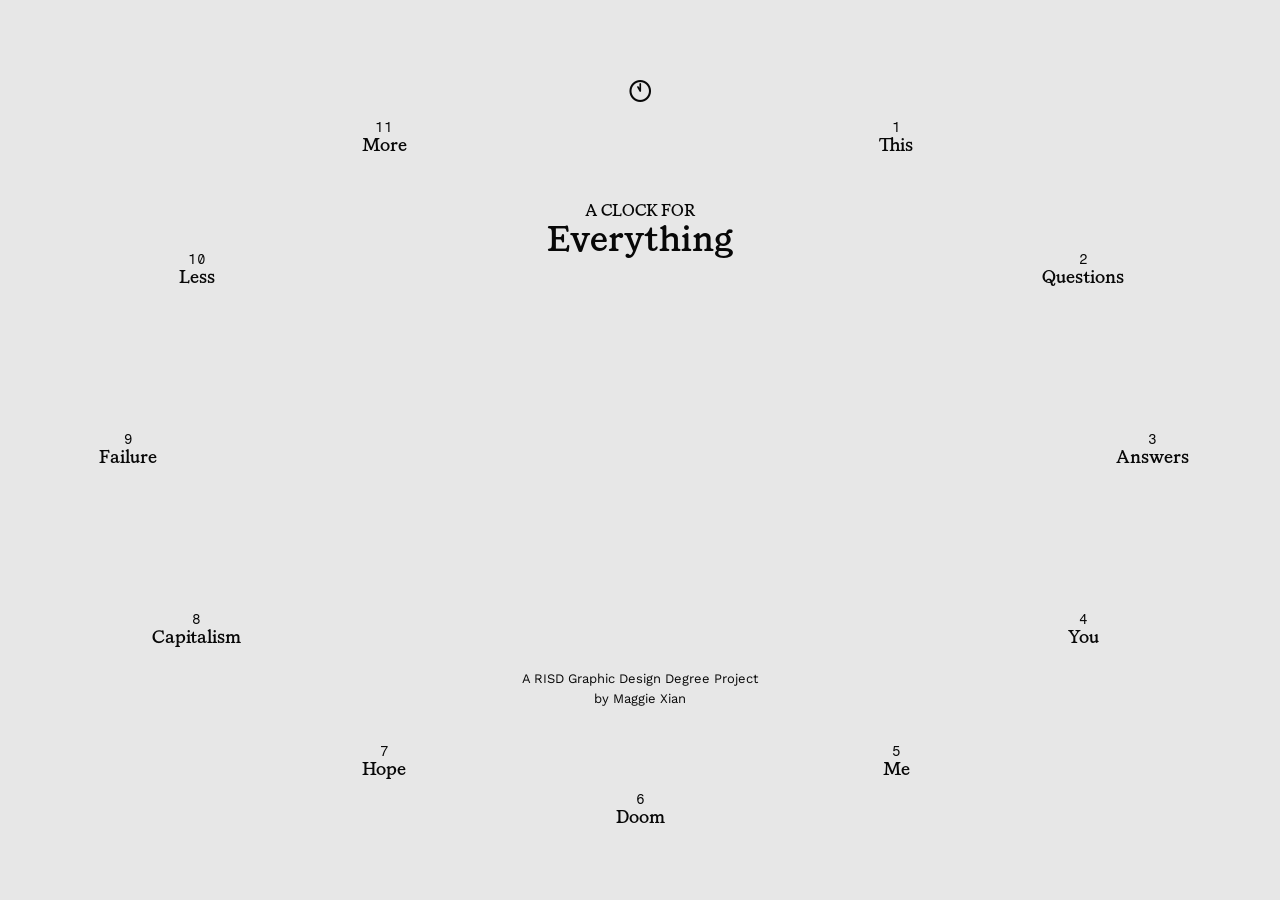
==== index.html @ ce42be25 "font update" ====
<!DOCTYPE html>
<html>
    <head>
        <meta charset="utf-8">
        <meta http-equiv="X-UA-Compatible" content="IE=edge">
        <title>A CLOCK FOR EVERYTHING</title>
        <meta name="description" content="">
        <meta name="viewport" content="width=device-width, initial-scale=1">
        <link rel="stylesheet" href="styles.css">
        <link rel="preconnect" href="https://fonts.googleapis.com">
        <link rel="preconnect" href="https://fonts.gstatic.com" crossorigin>
        <link href="https://fonts.googleapis.com/css2?family=Fragment+Mono:ital@0;1&family=Work+Sans:ital,wght@0,100..900;1,100..900&display=swap" rel="stylesheet">

    </head>
    <body>
        <div class="title-wrapper">
            <h1 class="display center-align"><span class="small-caps">A Clock for</span><br>Everything</h1>
            <figcaption>A RISD Graphic Design Degree Project<br>by Maggie Xian</figcaption>
        </div>
        <ul class="index-wrapper">
            <li class="index-item center-align">
                <h2 class="display center-align" style="font-size: 1.5rem;">🕚</h2>
            </li>
            <li class="index-item center-align">
                <a href="https://mxian.work/to-exist" target="_blank">
                    <p class="index-number mono">1</p>
                    <h2 class="index-title display">This</h2>
                </a>
            </li>
            <li class="index-item center-align">
                <a href="https://mxian.work/calendar" target="_blank">
                    <p class="index-number mono">2</p>
                    <h2 class="index-title display">Questions</h2>
                </a>
            </li>
            <li class="index-item center-align">
                <a href="https://mxian.work/chance" target="_blank">
                    <p class="index-number mono">3</p>
                    <h2 class="index-title display">Answers</h2>
                </a>
            </li>
            <li class="index-item center-align">
                <a href="https://mxian.work/to-exist" target="_blank">
                    <p class="index-number mono">4</p>
                    <h2 class="index-title display">You</h2>
                </a>
            </li>
            <li class="index-item center-align">
                <a href="https://mxian.work/date-painting" target="_blank">
                    <p class="index-number mono">5</p>
                    <h2 class="index-title display">Me</h2>
                </a>
            </li>
            <li class="index-item center-align">
                <a href="https://mxian.work/85-seconds" target="_blank">
                    <p class="index-number mono">6</p>
                    <h2 class="index-title display">Doom</h2>
                </a>
            </li>
            <li class="index-item center-align">
                <a href="https://mxian.work/untitled" target="_blank">
                    <p class="index-number mono">7</p>
                    <h2 class="index-title display">Hope</h2>
                </a>
            </li>
            <li class="index-item center-align">
                <a href="https://mxian.work/capitalism/" target="_blank">
                    <p class="index-number mono">8</p>
                    <h2 class="index-title display">Capitalism</h2>
                </a>
            </li>
            <li class="index-item center-align">
                <a href="https://mxian.work/failure" target="_blank">
                    <p class="index-number mono">9</p>
                    <h2 class="index-title display">Failure</h2>
                </a>
            </li>
            <li class="index-item center-align">
                <a href="https://mxian.work/sundial" target="_blank">
                    <p class="index-number mono">10</p>
                    <h2 class="index-title display">Less</h2>
                </a>
            </li>
            <li class="index-item center-align">
                <a href="https://mxian.work/proposals" target="_blank">
                    <p class="index-number mono">11</p>
                    <h2 class="index-title display">More</h2>
                </a>
            </li>
        </ul>
        <script src="script.js" async defer></script>
    </body> 
</html>
---- styles.css ----
* {
    padding: 0;
    margin: 0;
    box-sizing: border-box;
    scroll-behavior: smooth;
}

:root {
    --background: #E7E7E7;
    --text-primary: #080808;
    --text-secondary: #888888;
    --text-tertiary: #AFAFAF;
}

@font-face {
    font-family: "Voyager";
    src: url('Voyager-Regular.otf') format('opentype');
}

body {
    background-color: var(--background);
}

.display {
    font-family: "Voyager", "Times New Roman", serif;
}

h1, h2 {
    font-weight: 300;
}

h1 {
    font-size: 2.2rem;
    line-height: 85%;
}

h2 {
    font-size: 1.1rem;
}

a {
    text-decoration: none;
    color: var(--text-primary);
}

a:hover {
    color: var(--text-secondary);
}

ul {
    list-style-type: none;
}

.mono, sup {
    font-family: "Fragment Mono", monospace;
    font-weight: 400;
    font-style: normal;
}

.center-align {
    text-align: center;
}

.small-caps {
    font-size: 1rem;
    letter-spacing: 10%;
}

figcaption {
    font-family: "Work Sans";
    font-size: small;
    text-align: center;
    line-height: 150%;
}

.title-wrapper {
    display: flex;
    flex-direction: column;
    align-items: center;
    justify-content: space-between;
    height: 100vh;
    padding: 12rem 2rem;
    color: var(--text-primary);
}


/* .index-wrapper {
    display: flex;
    flex-direction: column;
    align-items: center;
    width: 100%;
    height: 100vh;
    color: var(--text-primary);
} */

.index-item {
    color: var(--text-primary);
    position: absolute;
    transform: translate(-50%, -50%);
    z-index: 100;
    font-size: 0.875rem;
    padding: 1rem;
}

/* @media(max-width: 800px) {


} */
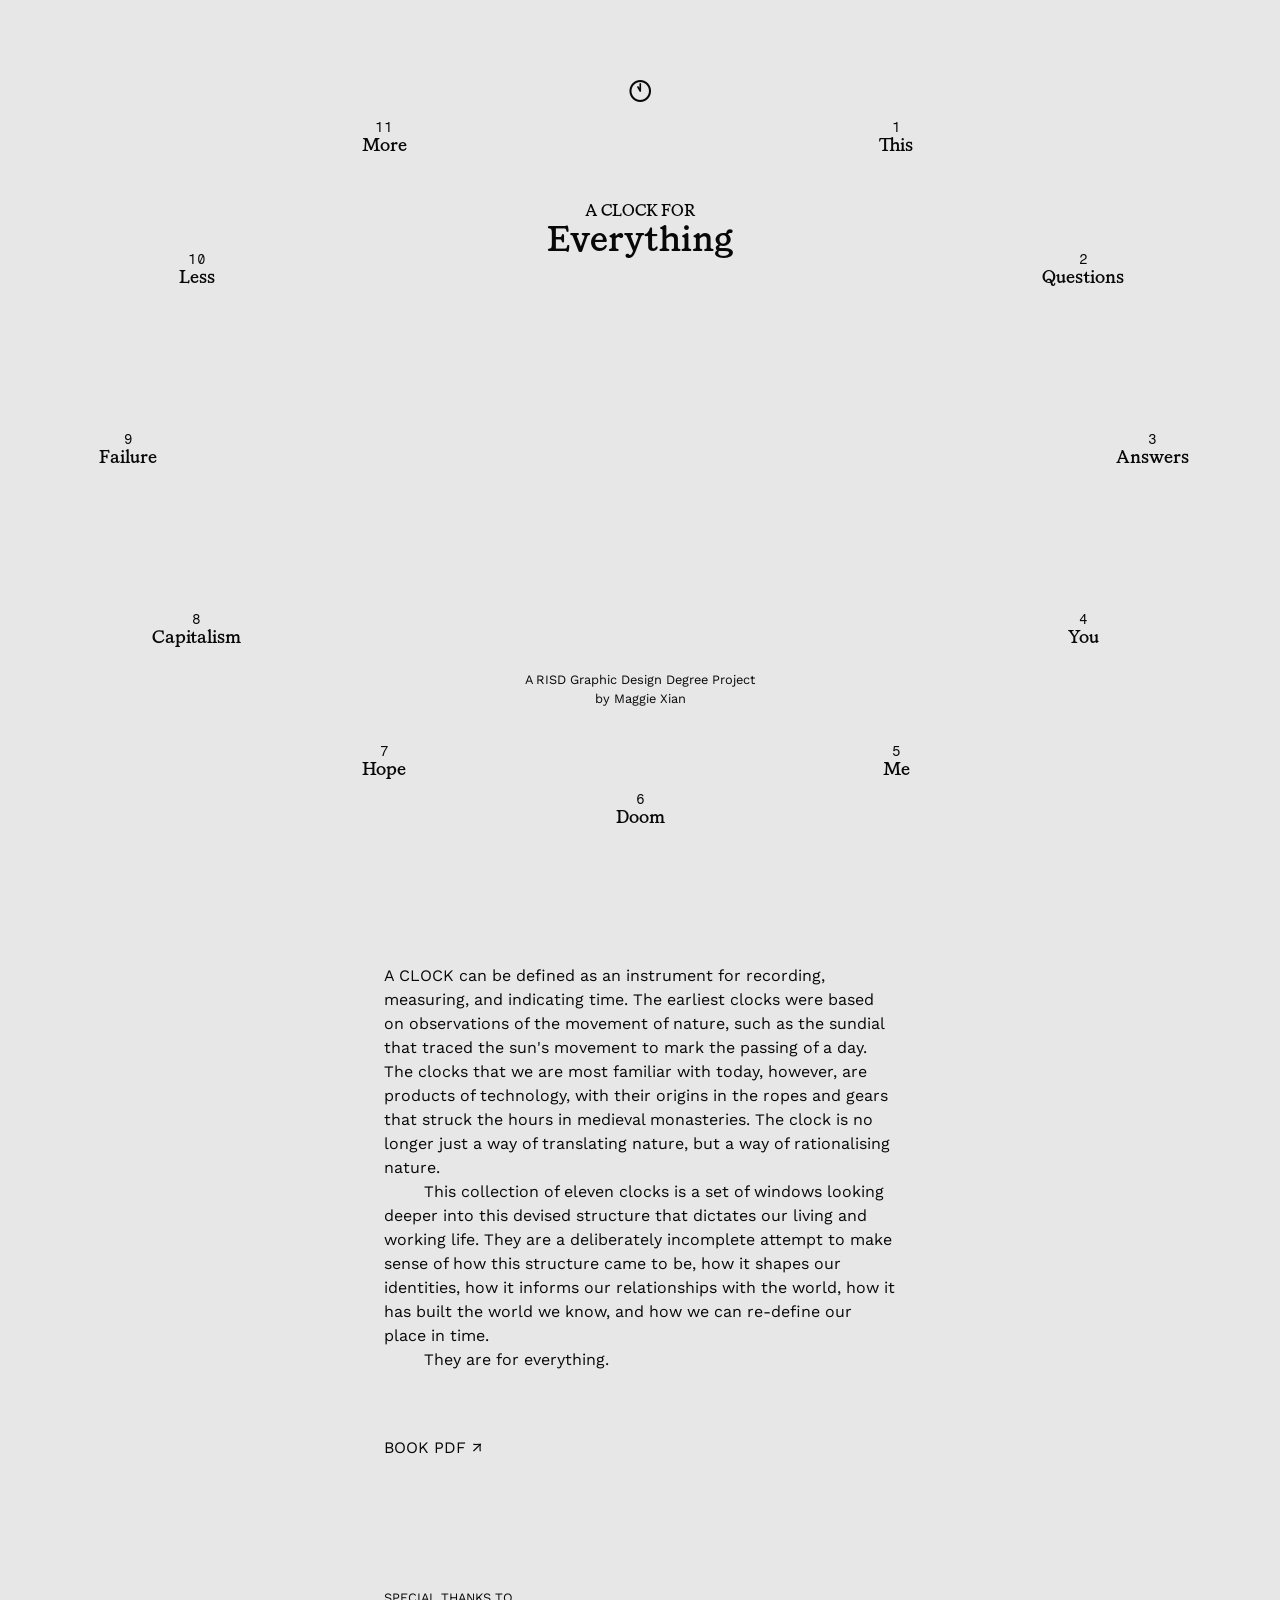
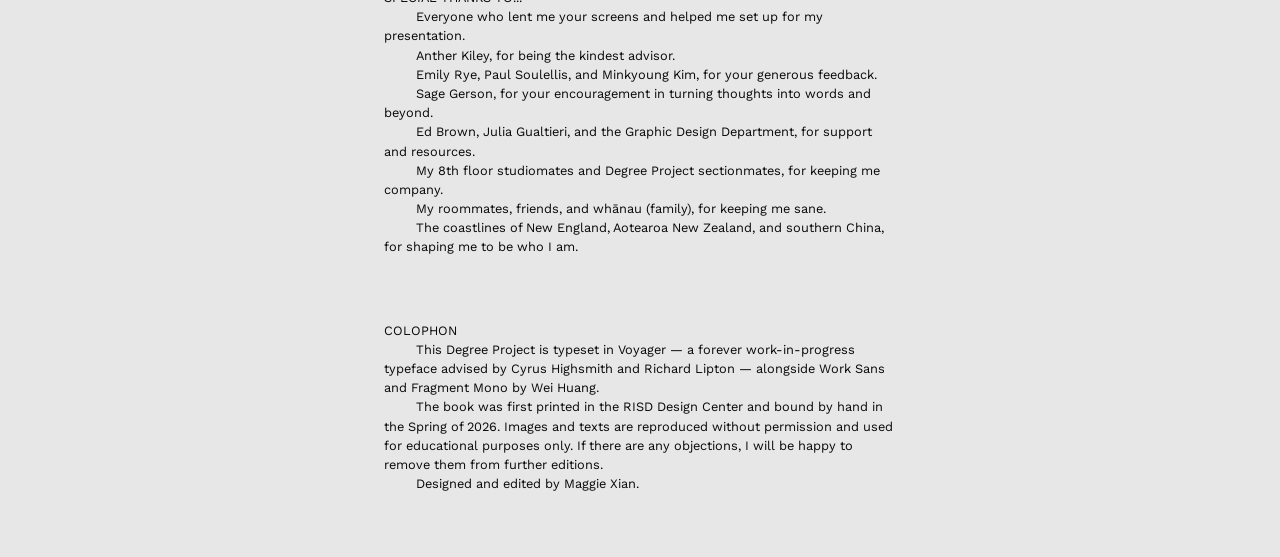
==== commit 038d780b: "consolidate pages" ====
--- a/index.html
+++ b/index.html
@@ -10,19 +10,20 @@
         <link rel="preconnect" href="https://fonts.googleapis.com">
         <link rel="preconnect" href="https://fonts.gstatic.com" crossorigin>
         <link href="https://fonts.googleapis.com/css2?family=Fragment+Mono:ital@0;1&family=Work+Sans:ital,wght@0,100..900;1,100..900&display=swap" rel="stylesheet">
-
     </head>
     <body>
         <div class="title-wrapper">
             <h1 class="display center-align"><span class="small-caps">A Clock for</span><br>Everything</h1>
-            <figcaption>A RISD Graphic Design Degree Project<br>by Maggie Xian</figcaption>
+            <figcaption class="sans small">A RISD Graphic Design <wbr>Degree Project<br>by Maggie Xian</figcaption>
         </div>
         <ul class="index-wrapper">
             <li class="index-item center-align">
-                <h2 class="display center-align" style="font-size: 1.5rem;">🕚</h2>
+                <a href="https://mxian.work/dp">
+                    <h2 class="display center-align" style="font-size: 1.5rem;">🕚</h2>
+                </a>
             </li>
             <li class="index-item center-align">
-                <a href="https://mxian.work/to-exist" target="_blank">
+                <a href="https://mxian.work/this" target="_blank">
                     <p class="index-number mono">1</p>
                     <h2 class="index-title display">This</h2>
                 </a>
@@ -88,6 +89,33 @@
                 </a>
             </li>
         </ul>
+        <div class="statement-wrapper">
+            <p class="sans statement">
+                A CLOCK can be defined as an instrument for recording, measuring, and indicating time. The earliest clocks were based on observations of the movement of nature, such as the sundial that traced the sun's movement to mark the passing of a day. The clocks that we are most familiar with today, however, are products of technology, with their origins in the ropes and gears that struck the hours in medieval monasteries. The clock is no longer just a way of translating nature, but a way of rationalising nature.
+	            <br>&nbsp;&nbsp;&nbsp;&nbsp;&nbsp;&nbsp;&nbsp;&nbsp;This collection of eleven clocks is a set of windows looking deeper into this devised structure that dictates our living and working life. They are a deliberately incomplete attempt to make sense of how this structure came to be, how it shapes our identities, how it informs our relationships with the world, how it has built the world we know, and how we can re-define our place in time.
+	            <br>&nbsp;&nbsp;&nbsp;&nbsp;&nbsp;&nbsp;&nbsp;&nbsp;They are for everything.
+            </p>
+            <p class="sans statement"><a href="https://drive.google.com/file/d/1tVmjP9tzJ1fpk8V39qnB1iHrulrwMbGr/view?usp=sharing" target="_blank">BOOK PDF ↗︎</a></p>
+        </div>
+        <div class="credits-wrapper">
+            <p class="sans small credits">
+                SPECIAL THANKS TO...
+                <br>&nbsp;&nbsp;&nbsp;&nbsp;&nbsp;&nbsp;&nbsp;&nbsp;Everyone who lent me your screens and helped me set up for my presentation.
+                <br>&nbsp;&nbsp;&nbsp;&nbsp;&nbsp;&nbsp;&nbsp;&nbsp;Anther Kiley, for being the kindest advisor.
+                <br>&nbsp;&nbsp;&nbsp;&nbsp;&nbsp;&nbsp;&nbsp;&nbsp;Emily Rye, Paul Soulellis, and Minkyoung Kim, for your generous feedback.
+                <br>&nbsp;&nbsp;&nbsp;&nbsp;&nbsp;&nbsp;&nbsp;&nbsp;Sage Gerson, for your encouragement in turning thoughts into words and beyond.
+                <br>&nbsp;&nbsp;&nbsp;&nbsp;&nbsp;&nbsp;&nbsp;&nbsp;Ed Brown, Julia Gualtieri, and the Graphic Design Department, for support and resources.
+                <br>&nbsp;&nbsp;&nbsp;&nbsp;&nbsp;&nbsp;&nbsp;&nbsp;My 8th floor studiomates and Degree Project sectionmates, for keeping me company.
+                <br>&nbsp;&nbsp;&nbsp;&nbsp;&nbsp;&nbsp;&nbsp;&nbsp;My roommates, friends, and whānau (family), for keeping me sane.
+                <br>&nbsp;&nbsp;&nbsp;&nbsp;&nbsp;&nbsp;&nbsp;&nbsp;The coastlines of New England, Aotearoa New Zealand, and southern China, for shaping me to be who I am.
+            </p>
+            <p class="sans small credits">
+                COLOPHON
+                <br>&nbsp;&nbsp;&nbsp;&nbsp;&nbsp;&nbsp;&nbsp;&nbsp;This Degree Project is typeset in Voyager — a forever work-in-progress typeface advised by Cyrus Highsmith and Richard Lipton — alongside Work Sans and Fragment Mono by Wei Huang.
+                <br>&nbsp;&nbsp;&nbsp;&nbsp;&nbsp;&nbsp;&nbsp;&nbsp;The book was first printed in the RISD Design Center and bound by hand in the Spring of 2026. Images and texts are reproduced without permission and used for educational purposes only. If there are any objections, I will be happy to remove them from further editions.
+                <br>&nbsp;&nbsp;&nbsp;&nbsp;&nbsp;&nbsp;&nbsp;&nbsp;Designed and edited by Maggie Xian.
+            </p>
+        </div>
         <script src="script.js" async defer></script>
     </body> 
 </html>
--- a/styles.css
+++ b/styles.css
@@ -23,6 +23,11 @@
 
 .display {
     font-family: "Voyager", "Times New Roman", serif;
+}
+
+.sans {
+    font-family: "Work Sans";
+    line-height: 150%;
 }
 
 h1, h2 {
@@ -67,31 +72,50 @@
 }
 
 figcaption {
-    font-family: "Work Sans";
-    font-size: small;
     text-align: center;
-    line-height: 150%;
+}
+
+.small {
+    font-size: 0.8rem;
+}
+
+.selected {
+    color: var(--text-secondary);
+}
+
+nav {
+    position: absolute;
+    top: 0;
+    padding: 1rem;
+    right: 0;
+}
+
+nav, .statement {
+    font-size: 1rem;
+}
+
+.credits, .statement {
+    width: 40%;
+    max-width: 1000px;
+    padding-bottom: 4rem;
+}
+
+.title-wrapper, .statement-wrapper, .credits-wrapper {
+    display: flex;
+    flex-direction: column;
+    align-items: center;
+    color: var(--text-primary);
 }
 
 .title-wrapper {
-    display: flex;
-    flex-direction: column;
-    align-items: center;
+    height: 100vh;
     justify-content: space-between;
-    height: 100vh;
-    padding: 12rem 2rem;
-    color: var(--text-primary);
+    padding: 12rem 6rem;
 }
 
-
-/* .index-wrapper {
-    display: flex;
-    flex-direction: column;
-    align-items: center;
-    width: 100%;
-    height: 100vh;
-    color: var(--text-primary);
-} */
+.statement-wrapper, .credits-wrapper {
+    padding-top: 4rem;
+}
 
 .index-item {
     color: var(--text-primary);
@@ -102,7 +126,23 @@
     padding: 1rem;
 }
 
-/* @media(max-width: 800px) {
+@media(max-width: 800px) {
 
+    h1 {
+        font-size: calc(0.8*2.2rem);
+        line-height: 85%;
+    }
 
-} */+    h2 {
+        font-size: calc(0.8*1.1rem);
+    }
+
+    .small-caps, .index-number {
+        font-size: 0.8rem;
+    }
+
+    .credits, .statement {
+        width: 90%;
+    }
+
+}
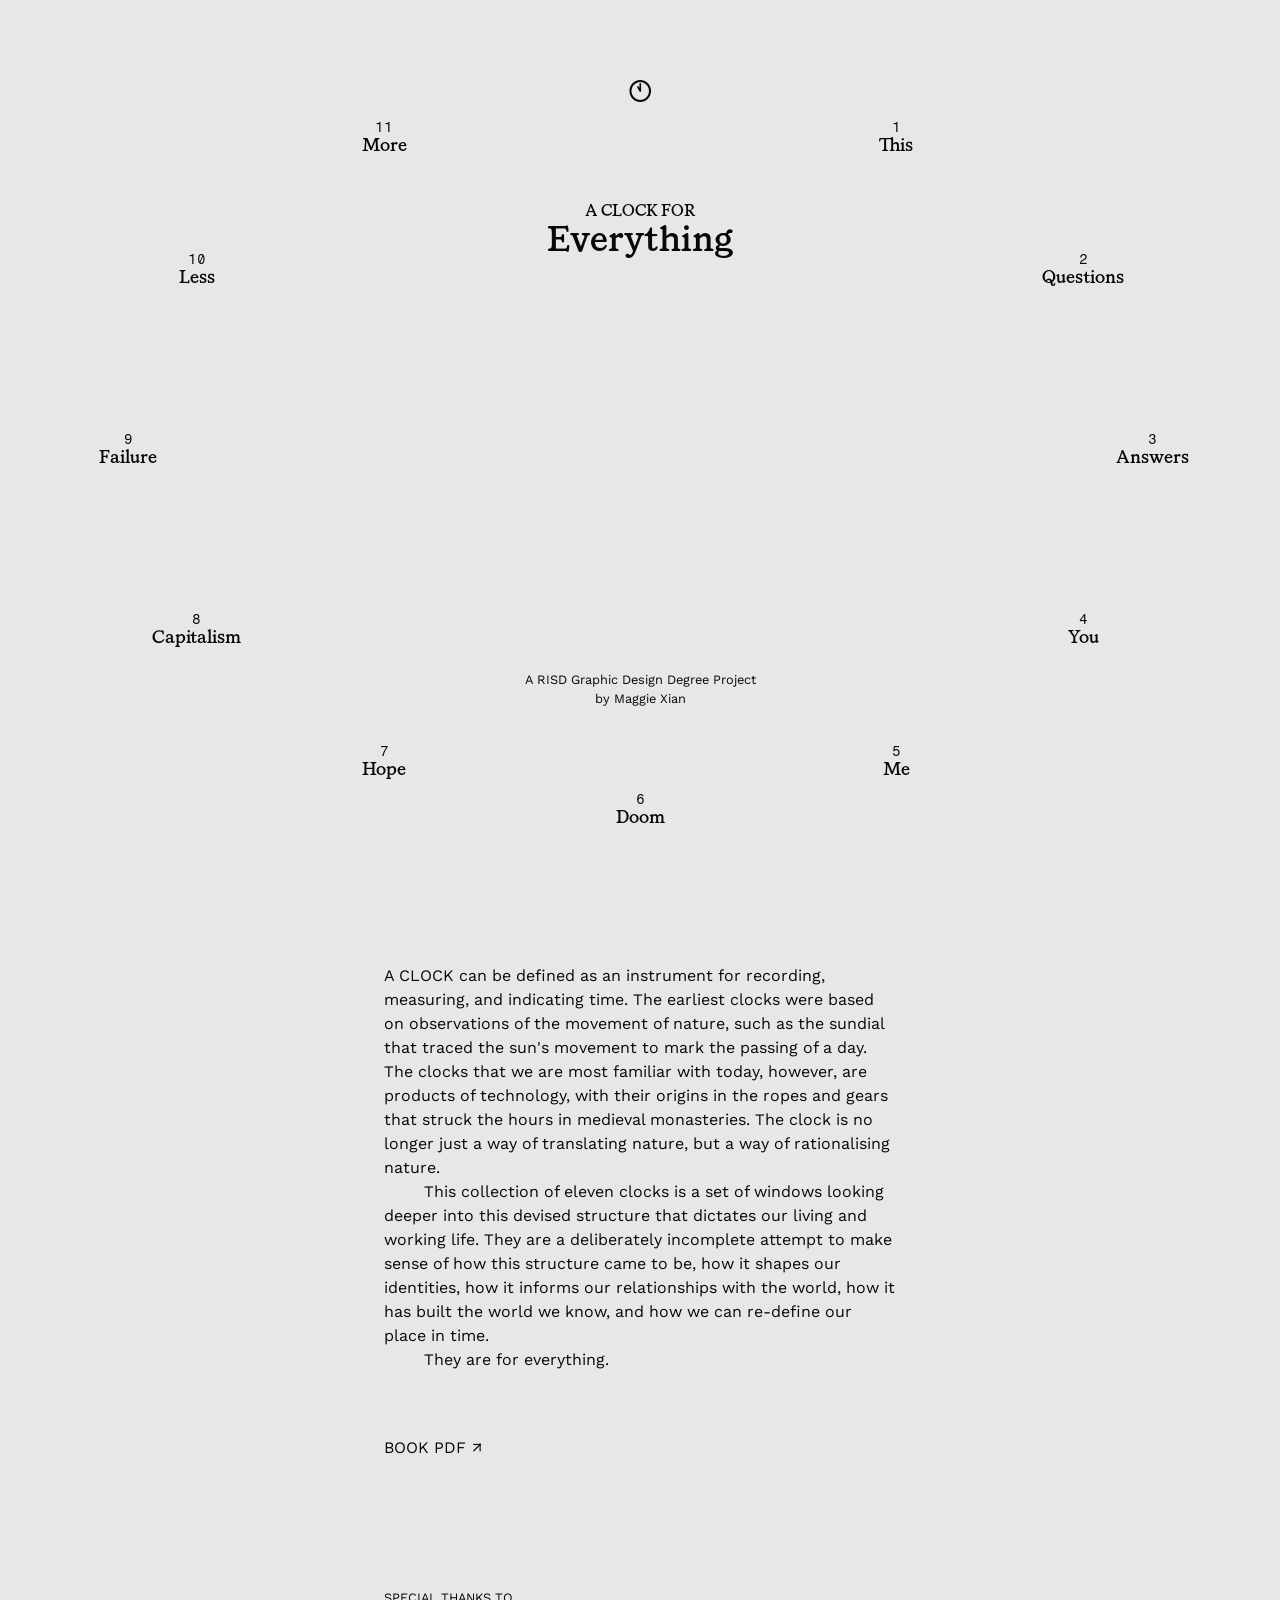
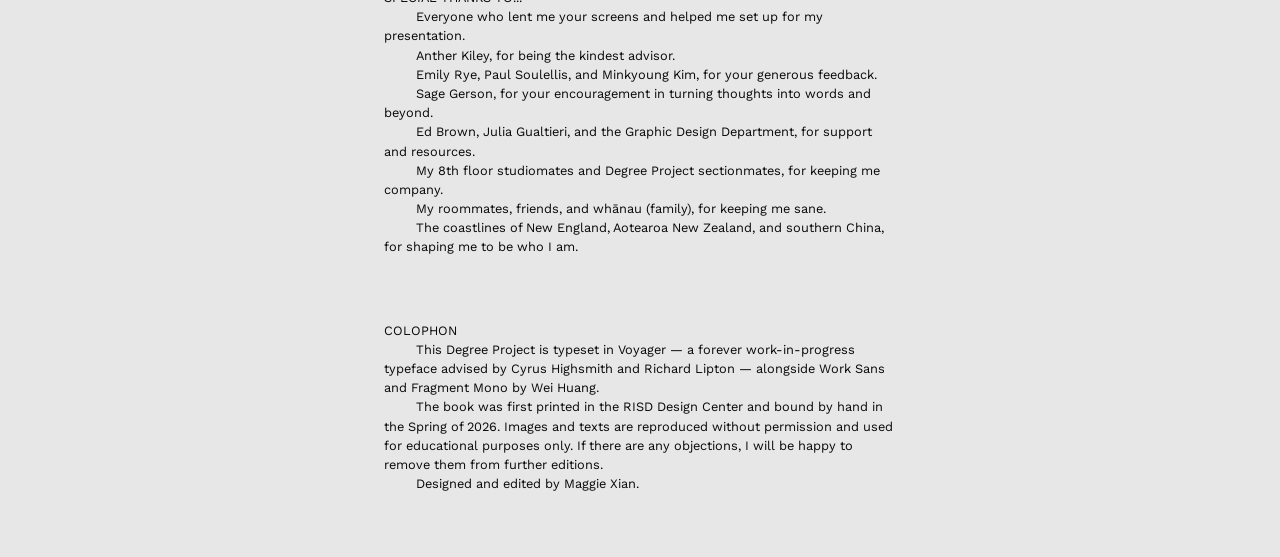
==== commit a5099594: "fix word breaking" ====
--- a/index.html
+++ b/index.html
@@ -14,7 +14,7 @@
     <body>
         <div class="title-wrapper">
             <h1 class="display center-align"><span class="small-caps">A Clock for</span><br>Everything</h1>
-            <figcaption class="sans small">A RISD Graphic Design <wbr>Degree Project<br>by Maggie Xian</figcaption>
+            <figcaption class="sans small">A&nbsp;RISD Graphic&nbsp;Design <wbr>Degree&nbsp;Project<br>by&nbsp;Maggie&nbsp;Xian</figcaption>
         </div>
         <ul class="index-wrapper">
             <li class="index-item center-align">
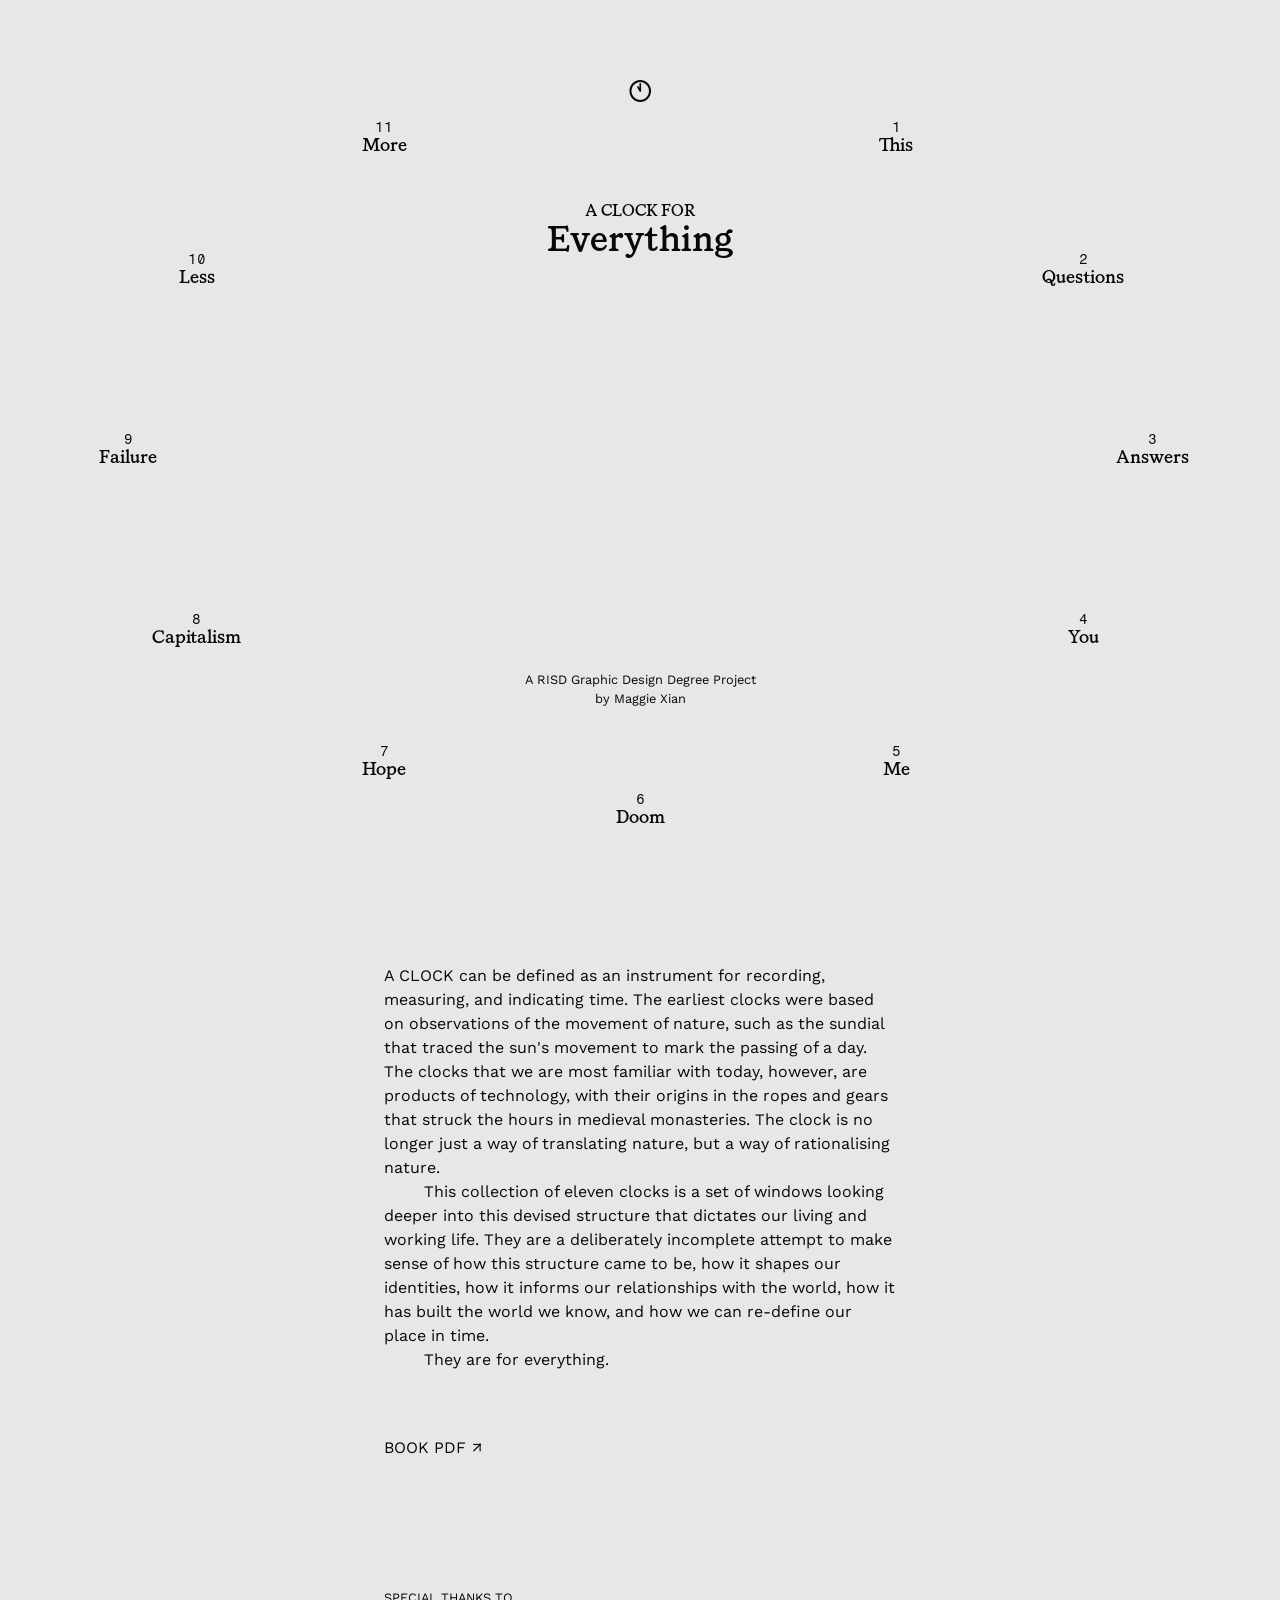
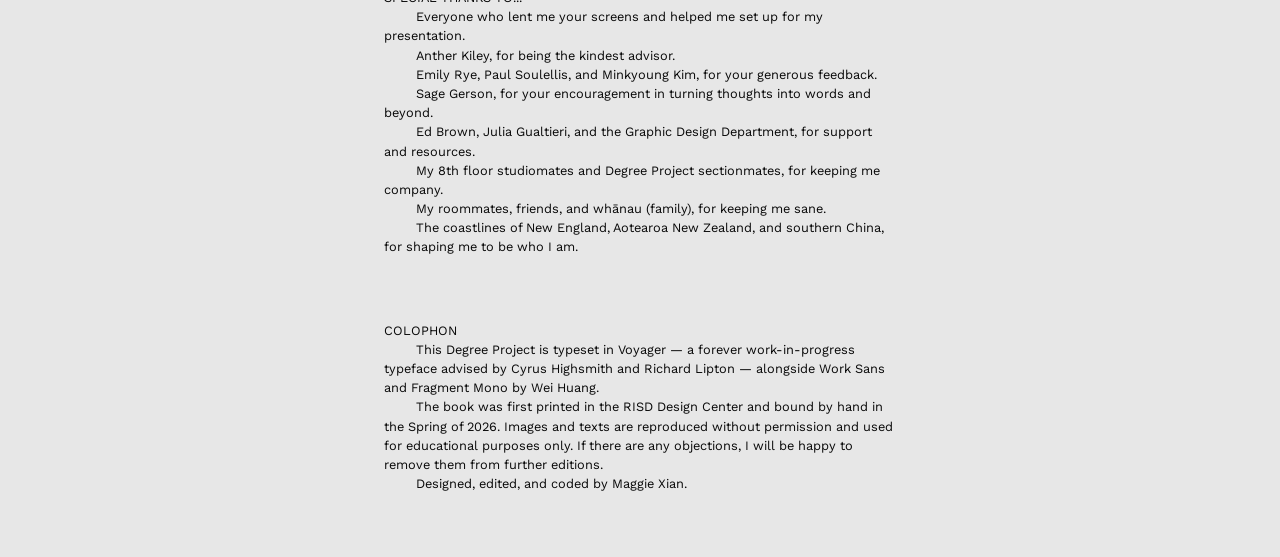
==== commit a7145a8b: "add credits id for link" ====
--- a/index.html
+++ b/index.html
@@ -18,9 +18,7 @@
         </div>
         <ul class="index-wrapper">
             <li class="index-item center-align">
-                <a href="https://mxian.work/dp">
-                    <h2 class="display center-align" style="font-size: 1.5rem;">🕚</h2>
-                </a>
+                <h2 class="display center-align" style="font-size: 1.5rem;">🕚</h2>
             </li>
             <li class="index-item center-align">
                 <a href="https://mxian.work/this" target="_blank">
@@ -97,7 +95,7 @@
             </p>
             <p class="sans statement"><a href="https://drive.google.com/file/d/1tVmjP9tzJ1fpk8V39qnB1iHrulrwMbGr/view?usp=sharing" target="_blank">BOOK PDF ↗︎</a></p>
         </div>
-        <div class="credits-wrapper">
+        <div class="credits-wrapper" id="credits">
             <p class="sans small credits">
                 SPECIAL THANKS TO...
                 <br>&nbsp;&nbsp;&nbsp;&nbsp;&nbsp;&nbsp;&nbsp;&nbsp;Everyone who lent me your screens and helped me set up for my presentation.
@@ -113,7 +111,7 @@
                 COLOPHON
                 <br>&nbsp;&nbsp;&nbsp;&nbsp;&nbsp;&nbsp;&nbsp;&nbsp;This Degree Project is typeset in Voyager — a forever work-in-progress typeface advised by Cyrus Highsmith and Richard Lipton — alongside Work Sans and Fragment Mono by Wei Huang.
                 <br>&nbsp;&nbsp;&nbsp;&nbsp;&nbsp;&nbsp;&nbsp;&nbsp;The book was first printed in the RISD Design Center and bound by hand in the Spring of 2026. Images and texts are reproduced without permission and used for educational purposes only. If there are any objections, I will be happy to remove them from further editions.
-                <br>&nbsp;&nbsp;&nbsp;&nbsp;&nbsp;&nbsp;&nbsp;&nbsp;Designed and edited by Maggie Xian.
+                <br>&nbsp;&nbsp;&nbsp;&nbsp;&nbsp;&nbsp;&nbsp;&nbsp;Designed, edited, and coded by Maggie Xian.
             </p>
         </div>
         <script src="script.js" async defer></script>
--- a/styles.css
+++ b/styles.css
@@ -109,6 +109,7 @@
 
 .title-wrapper {
     height: 100vh;
+    height: calc(var(--vh, 1vh) * 100);
     justify-content: space-between;
     padding: 12rem 6rem;
 }
@@ -141,8 +142,12 @@
         font-size: 0.8rem;
     }
 
+    .title-wrapper {
+        padding: 10rem 6rem;
+    }
+
     .credits, .statement {
-        width: 90%;
+        width: 85%;
     }
 
 }
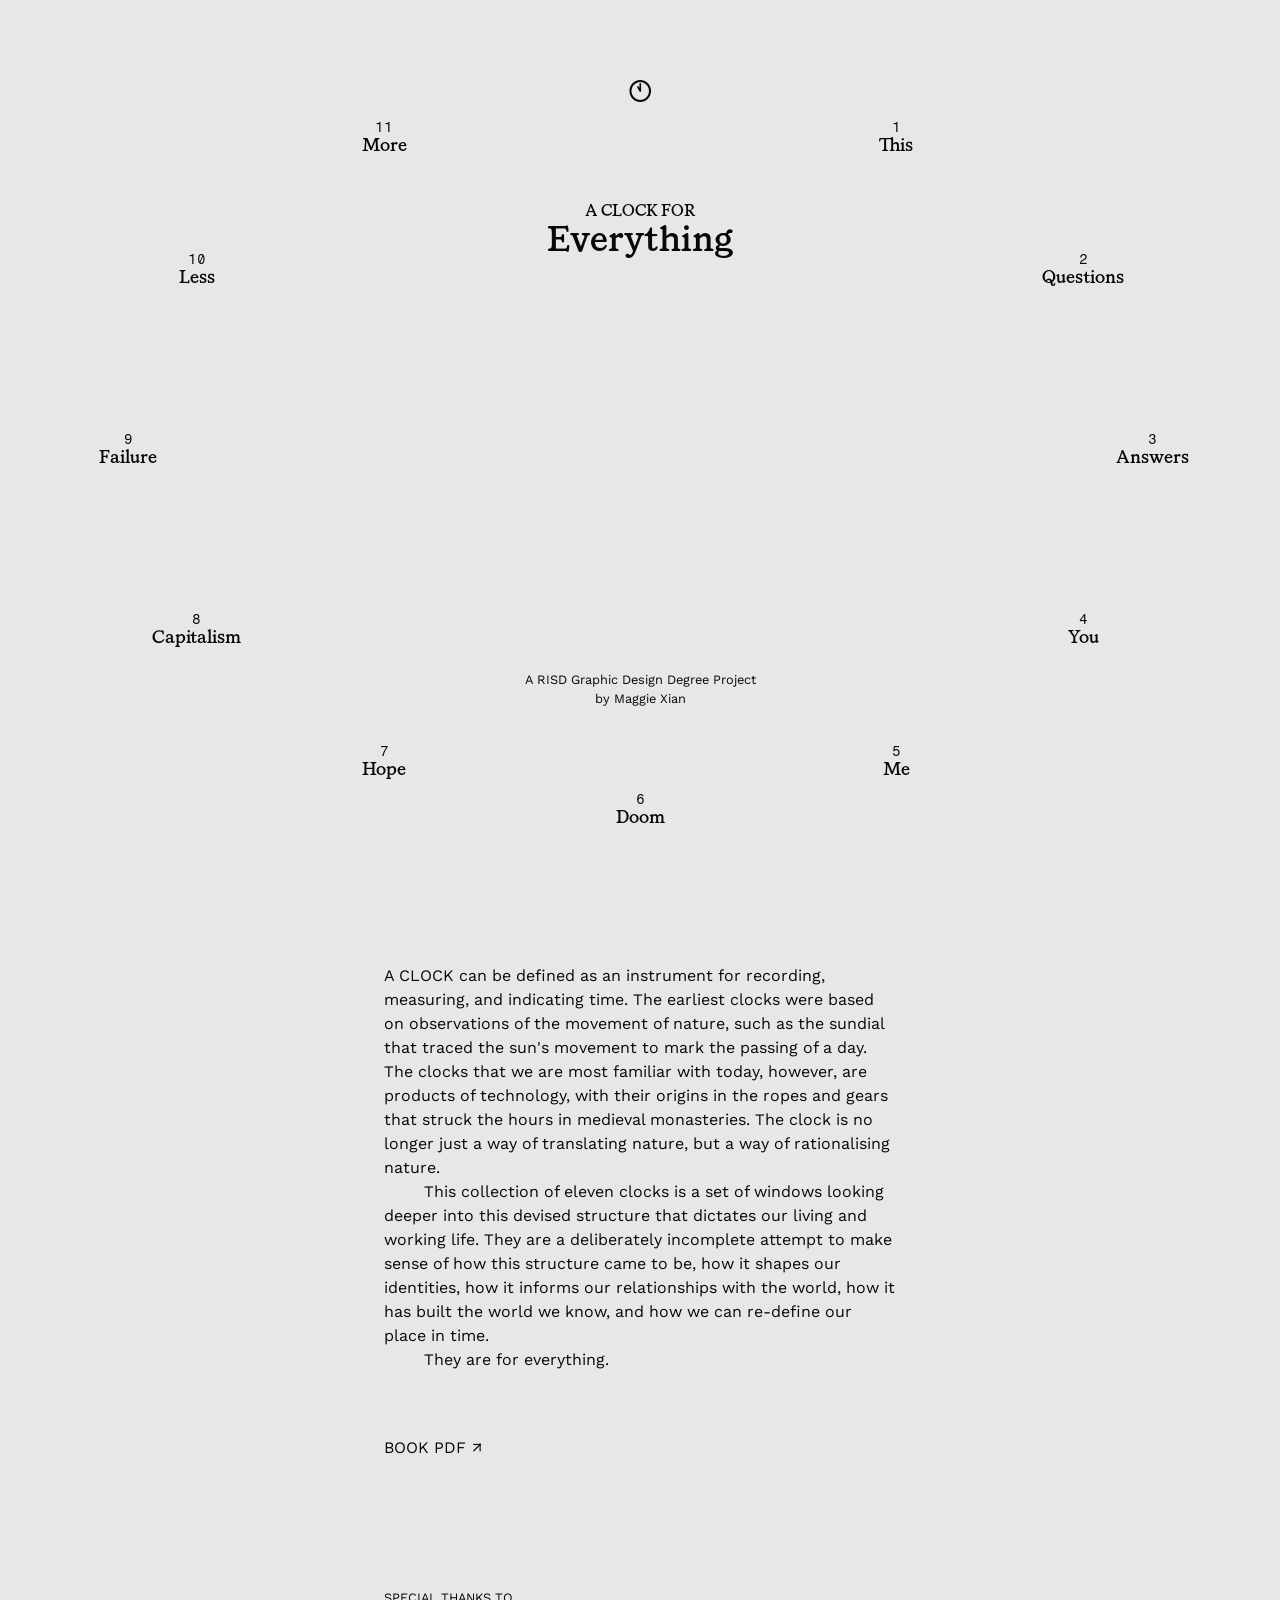
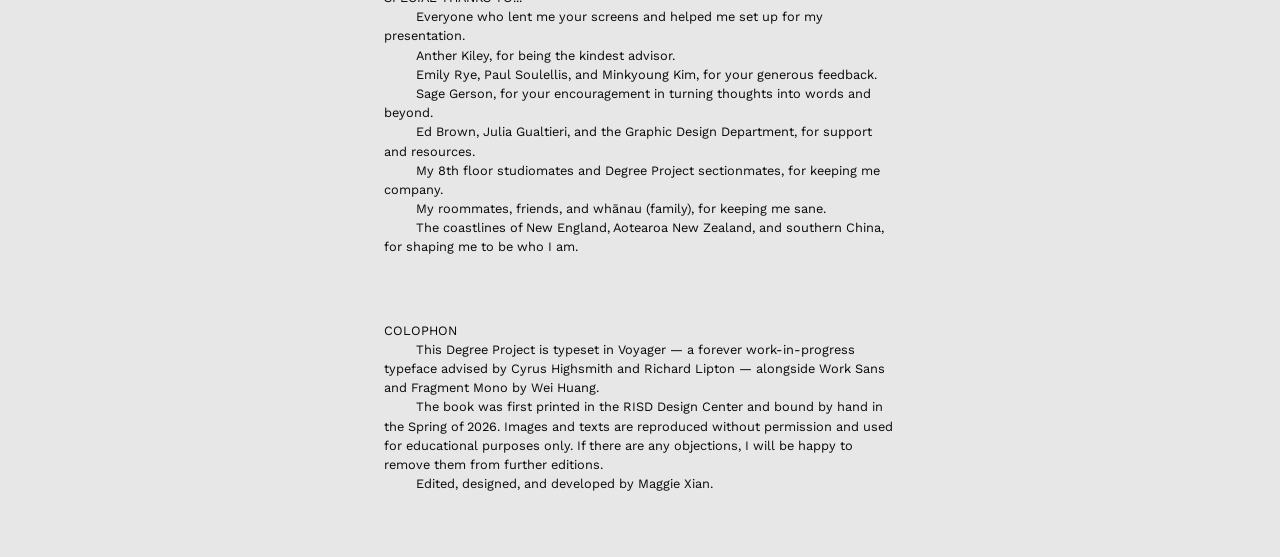
==== commit d845d1de: "small tweak" ====
--- a/index.html
+++ b/index.html
@@ -111,7 +111,7 @@
                 COLOPHON
                 <br>&nbsp;&nbsp;&nbsp;&nbsp;&nbsp;&nbsp;&nbsp;&nbsp;This Degree Project is typeset in Voyager — a forever work-in-progress typeface advised by Cyrus Highsmith and Richard Lipton — alongside Work Sans and Fragment Mono by Wei Huang.
                 <br>&nbsp;&nbsp;&nbsp;&nbsp;&nbsp;&nbsp;&nbsp;&nbsp;The book was first printed in the RISD Design Center and bound by hand in the Spring of 2026. Images and texts are reproduced without permission and used for educational purposes only. If there are any objections, I will be happy to remove them from further editions.
-                <br>&nbsp;&nbsp;&nbsp;&nbsp;&nbsp;&nbsp;&nbsp;&nbsp;Designed, edited, and coded by Maggie Xian.
+                <br>&nbsp;&nbsp;&nbsp;&nbsp;&nbsp;&nbsp;&nbsp;&nbsp;Edited, designed, and developed by Maggie Xian.
             </p>
         </div>
         <script src="script.js" async defer></script>
